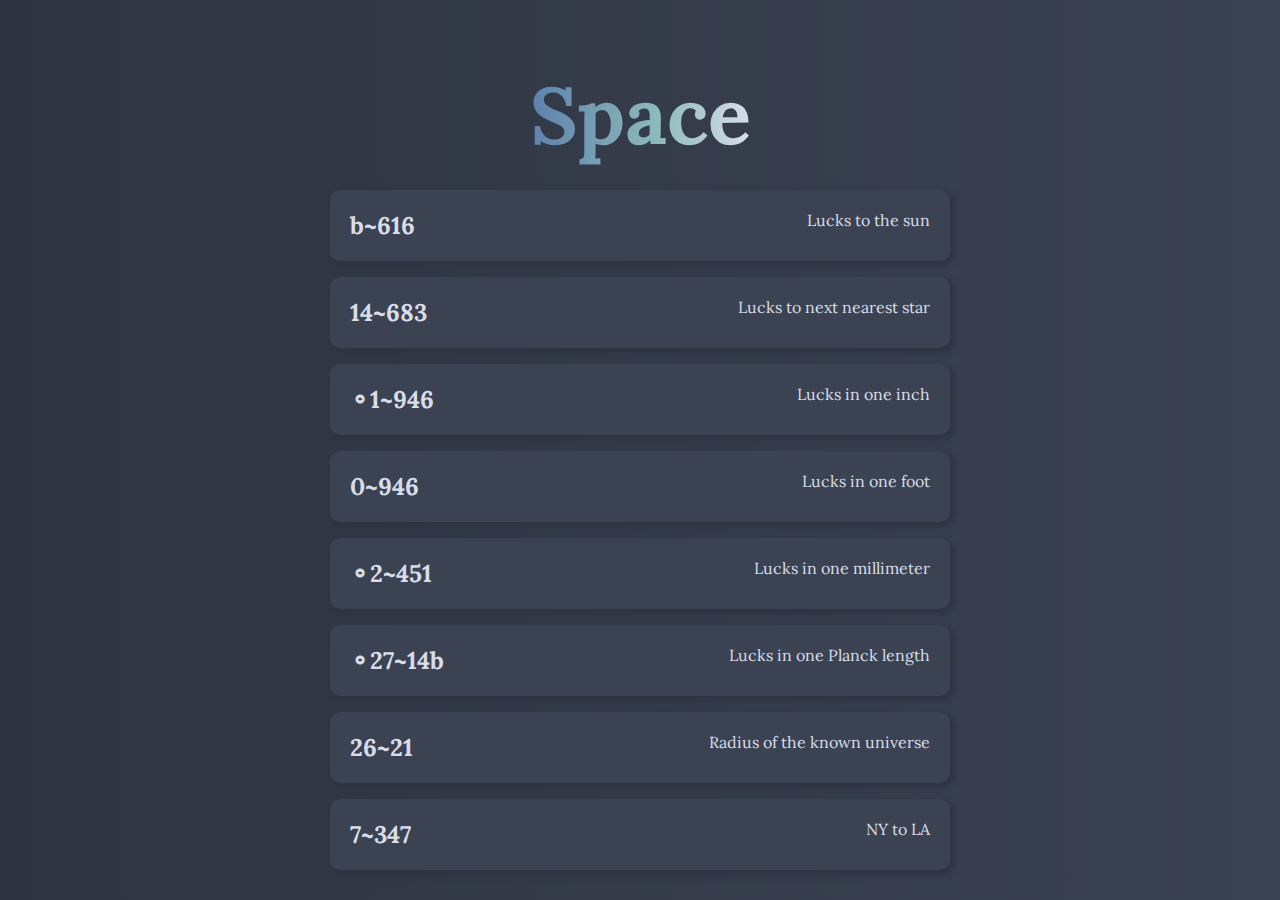
==== space/index.html @ e9c42c8e "time and space" ====
<!DOCTYPE html>
<html lang="en">
  <head>
    <meta charset="UTF-8" />
    <script src="https://ajax.googleapis.com/ajax/libs/jquery/3.6.0/jquery.min.js"></script>
    <link rel="stylesheet" type="text/css" href="/global.css" />
    <link rel="icon" href="/favicon.png" />
    <meta name="viewport" content="width=device-width, initial-scale=1.0" />
    <title>Foundations</title>
  </head>

  <body>
    <div class="main">
      <header>
        <div class="row">
          <div class="col-md-12 text-center">
            <h3 class="animate-charcter">Space</h3>
          </div>
        </div>
      </header>
      <div class="container"></div>
    </div>
    <script src="script.js"></script>
  </body>
</html>
---- global.css ----
@import url('https://fonts.googleapis.com/css2?family=Lora:wght@500&family=Nunito:wght@500;700&display=swap');

:root {
  /* Polar night */
  --dark0: #2e3440;
  --dark1: #3b4252;
  --dark2: #434c5e;
  --dark3: #4c566a;

  /* Sn0w storm */
  --light0: #d8dee9;
  --light1: #e5e9f0;
  --light2: #eceff4;

  /* Frost */
  --frost0: #8fbcbb;
  --frost1: #88c0d0;
  --frost2: #81a1c1;
  --frost3: #5e81ac;

  /* Aurora */
  --red: #bf616a;
  --orange: #d08770;
  --yellow: #ebcb8b;
  --green: #a3be8c;
  --purple: #b48ead;
}

#checkbox,
.btn span {
  /* Hide the checkbox input & word "Menu" in the button */
  display: none;
}

.btn {
  display: block;
  position: fixed;
  top: 0;
  background-color: var(--orange);
  color: var(--light2);
  width: 45px;
  height: 50px;
  line-height: 50px;
  padding: 0 20px;
  cursor: pointer;
  border-radius: 0 0 25px 0;
  transition: top 0.3s ease-in-out, width 0.3s ease-in-out;
}

.sidebar {
  background-color: var(--dark1);
  position: fixed;
  overflow: auto;
  top: 50px;
  width: 250px;
  height: 100%;
  z-index: 1111;
  transition: transform 0.3s ease-in-out;
  transform: translateX(-250px);
}

.sidebar ul {
  padding: 0;
  margin: 0;
  list-style-type: none;
}

.sidebar ul a {
  position: relative;
  text-decoration: none;
  display: block;
  background-color: transparent;
  color: var(--light0);
  padding: 10px 20px;
  font-size: 16px;
}

.sidebar ul a li i {
  margin-right: 15px;
}

/* Add margin to the icon in the second item */
.sidebar ul a:nth-child(2) li i {
  margin-left: 4px;
  margin-right: 19px;
}

.sidebar ul a:hover,
.sidebar ul a.active {
  background-color: var(--dark0);
  color: var(--light2);
}

.sidebar ul a:hover::before,
.sidebar ul a.active::before {
  position: absolute;
  top: 0;
  left: 0;
  content: '';
  background-color: var(--orange);
  width: 4px;
  height: 100%;
}

/* Effect of showing the sidebar - starts */
#checkbox:checked ~ .sidebar {
  transform: translateX(0);
}

#checkbox:checked + .btn {
  width: 250px;
  padding: 0 20px;
}
/* End of nav */

*::-webkit-scrollbar {
  display: none;
}

* {
  scrollbar-width: none;
  margin: 0;
  padding: 0;
  color: var(--light0);
  text-decoration: none;
}

body {
  box-sizing: border-box;
  font-family: Lora, sans-serif;
  background-color: var(--dark1);
  background: linear-gradient(to left, var(--dark1), var(--dark0));
}

.container {
  display: flex;
  flex-direction: column;
  align-items: center;
  min-height: 75vh;
}

header {
  display: flex;
  margin: 4em 0 1em 0;
  align-items: center;
  justify-content: center;
}

.wrapper {
  display: flex;
  box-sizing: border-box;
  max-width: 620px;
  justify-content: center;
  background: var(--dark1);
  margin: 0.5em;
  border-radius: 10px;
  width: 95%;
  box-shadow: 2px 3px 6px 2px var(--dark0);
  -webkit-box-shadow: 2px 3px 6px 2px var(--dark0);
  overflow: hidden;
}

#posts {
  width: 100%;
}

#yt {
  width: 100%;
}

.list-unstyled {
  display: flex;
  flex-direction: column;
  align-items: center;
}

iframe {
  margin: 0 20px;
}

li {
  width: 100%;
  display: flex;
  margin: 20px;
}

.info {
  margin: 20px;
  width: 50%;
  display: flex;
  justify-content: right;
}

h2 {
  margin: 20px;
  width: 50%;
  display: flex;
  /* align-items: left; */
}

img {
  width: 100%;
  margin: 20px;
}

.terms {
  margin: 1em 0 0 0;
}

.animate-charcter {
  background-image: linear-gradient(
    -90deg,
    var(--frost3) 0%,
    var(--frost2) 30%,
    var(--frost1) 40%,
    var(--light0) 50%,
    var(--frost0) 70%,
    var(--frost3) 100%
  );
  background-size: auto auto;
  background-clip: border-box;
  background-size: 200% auto;
  background-clip: text;
  -webkit-background-clip: text;
  -webkit-text-fill-color: transparent;
  animation: textclip 16s linear infinite;
  display: inline-block;
  font-size: 5em;
}

@keyframes textclip {
  to {
    background-position: 200% center;
  }
}

.re {
  width: 85%;
  padding-right: 5px;
}

.re-title {
  font-size: 20px;
}

.re-under {
  display: flex;
  width: 15%;
  justify-content: right;
  align-items: center;
}

@media all and (max-width: 500px) {
  .re-title {
    font-size: 16px;
  }
  .animate-charcter {
    font-size: 2em;
  }
}

/* LOADER */
.loader {
  display: flex;
  height: 100vh;
  justify-content: center;
  align-items: center;
}

.loader > span {
  display: inline-block;
  background-color: var(--frost3);
  width: 0px;
  height: 0px;
  border-radius: 50%;
  margin: 0 8px;
  transform: translate3d(0);
  animation: bounce 0.6s infinite alternate;
}

.loader > span:nth-child(2) {
  background-color: var(--frost1);
  animation-delay: 0.2s;
}

.loader > span:nth-child(3) {
  animation-delay: 0.4s;
}

@keyframes bounce {
  to {
    width: 16px;
    height: 16px;
    transform: translate3d(0, -16px, 0);
  }
}

.buttons {
  display: flex;
  flex-direction: row;
  border-radius: 25px;
  margin: 0.5em;
  min-width: 10em;
  max-width: 20em;
  width: 70%;
}

.buttons a {
  all: unset;
  display: flex;
  width: 100%;
  padding: 2em;
  border: none;
  border-radius: 25px;
  align-items: center;
  justify-content: center;
  font-family: Nunito, sans-serif;
  font-size: 1.1rem;
  cursor: pointer;
}

.buttons i {
  display: flex;
  padding-right: 0.5em;
  align-items: center;
  justify-content: right;
  font-size: 1.6rem;
}

footer {
  font-family: Nunito;
  display: flex;
  align-items: center;
  justify-content: center;
  font-size: 0.5em;
  width: 100%;
}

.footer-content {
  display: flex;
  flex-direction: column;
  margin: 3em 1em;
  align-items: center;
  text-align: center;
  justify-content: center;
}
.footer-content p {
  max-width: 620px;
  margin: 0.2em;
}

footer ul {
  display: flex;
  list-style-type: none;
  margin: 0;
  padding: 0;
  overflow: hidden;
}

footer li {
  padding: 0;
}
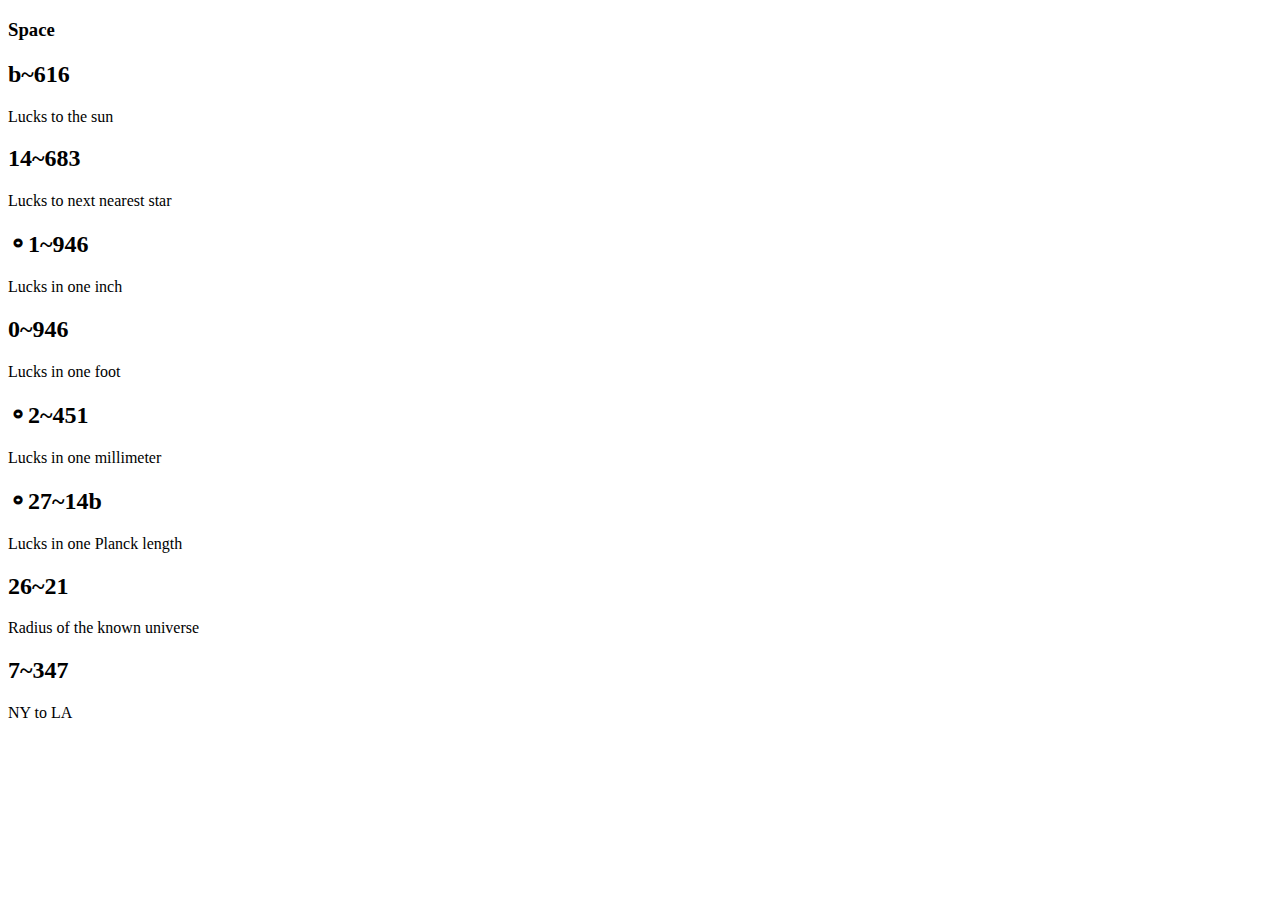
==== commit 9a7f81f2: "links working now?" ====
--- a/space/index.html
+++ b/space/index.html
@@ -3,7 +3,7 @@
   <head>
     <meta charset="UTF-8" />
     <script src="https://ajax.googleapis.com/ajax/libs/jquery/3.6.0/jquery.min.js"></script>
-    <link rel="stylesheet" type="text/css" href="/global.css" />
+    <link rel="stylesheet" type="text/css" href="./global.css" />
     <link rel="icon" href="/favicon.png" />
     <meta name="viewport" content="width=device-width, initial-scale=1.0" />
     <title>Foundations</title>
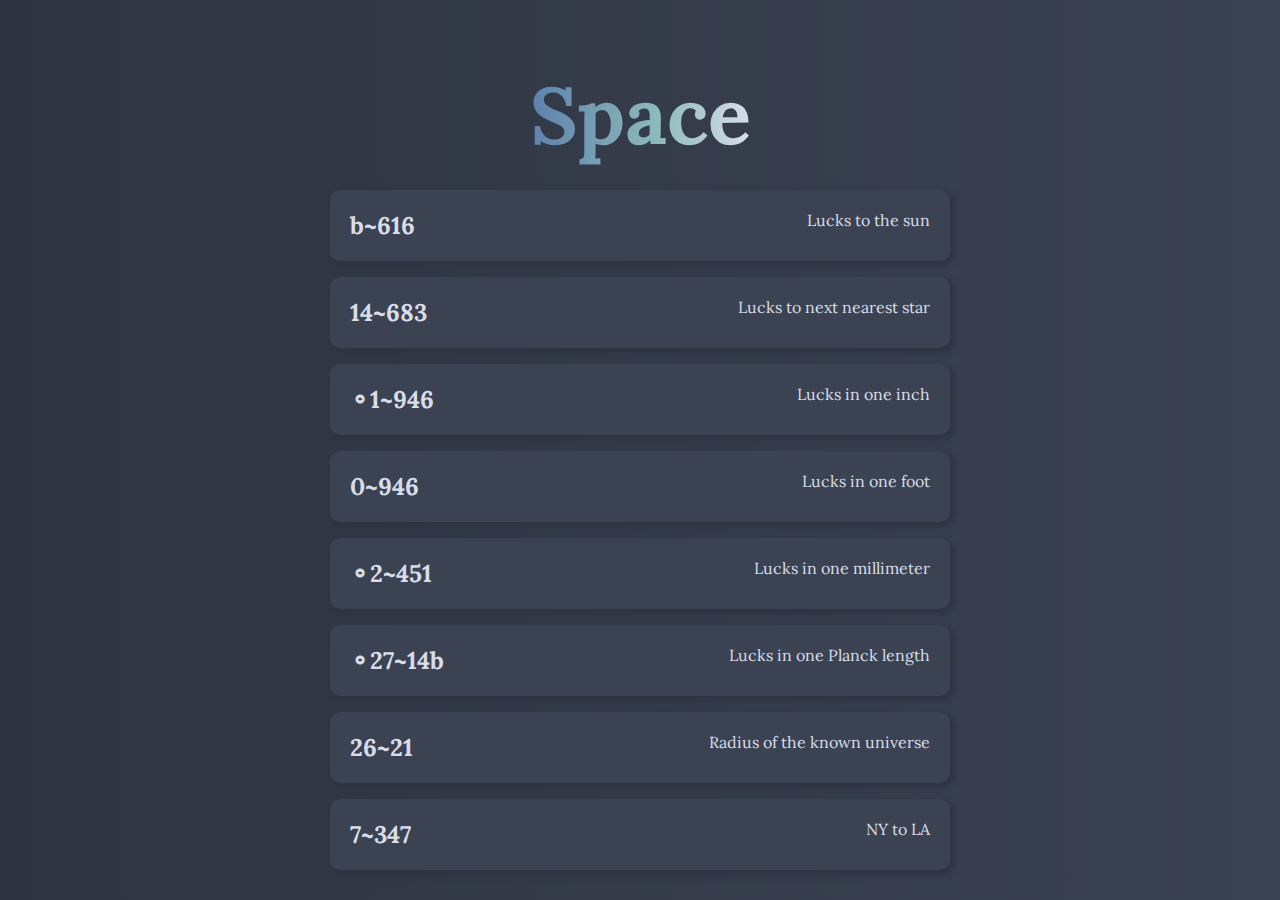
==== commit 04c50b9e: "ok... now?" ====
--- a/space/index.html
+++ b/space/index.html
@@ -3,7 +3,7 @@
   <head>
     <meta charset="UTF-8" />
     <script src="https://ajax.googleapis.com/ajax/libs/jquery/3.6.0/jquery.min.js"></script>
-    <link rel="stylesheet" type="text/css" href="./global.css" />
+    <link rel="stylesheet" type="text/css" href="../global.css" />
     <link rel="icon" href="/favicon.png" />
     <meta name="viewport" content="width=device-width, initial-scale=1.0" />
     <title>Foundations</title>
--- a/global.css
+++ b/global.css
@@ -0,0 +1,362 @@
+@import url('https://fonts.googleapis.com/css2?family=Lora:wght@500&family=Nunito:wght@500;700&display=swap');
+
+:root {
+  /* Polar night */
+  --dark0: #2e3440;
+  --dark1: #3b4252;
+  --dark2: #434c5e;
+  --dark3: #4c566a;
+
+  /* Sn0w storm */
+  --light0: #d8dee9;
+  --light1: #e5e9f0;
+  --light2: #eceff4;
+
+  /* Frost */
+  --frost0: #8fbcbb;
+  --frost1: #88c0d0;
+  --frost2: #81a1c1;
+  --frost3: #5e81ac;
+
+  /* Aurora */
+  --red: #bf616a;
+  --orange: #d08770;
+  --yellow: #ebcb8b;
+  --green: #a3be8c;
+  --purple: #b48ead;
+}
+
+#checkbox,
+.btn span {
+  /* Hide the checkbox input & word "Menu" in the button */
+  display: none;
+}
+
+.btn {
+  display: block;
+  position: fixed;
+  top: 0;
+  background-color: var(--orange);
+  color: var(--light2);
+  width: 45px;
+  height: 50px;
+  line-height: 50px;
+  padding: 0 20px;
+  cursor: pointer;
+  border-radius: 0 0 25px 0;
+  transition: top 0.3s ease-in-out, width 0.3s ease-in-out;
+}
+
+.sidebar {
+  background-color: var(--dark1);
+  position: fixed;
+  overflow: auto;
+  top: 50px;
+  width: 250px;
+  height: 100%;
+  z-index: 1111;
+  transition: transform 0.3s ease-in-out;
+  transform: translateX(-250px);
+}
+
+.sidebar ul {
+  padding: 0;
+  margin: 0;
+  list-style-type: none;
+}
+
+.sidebar ul a {
+  position: relative;
+  text-decoration: none;
+  display: block;
+  background-color: transparent;
+  color: var(--light0);
+  padding: 10px 20px;
+  font-size: 16px;
+}
+
+.sidebar ul a li i {
+  margin-right: 15px;
+}
+
+/* Add margin to the icon in the second item */
+.sidebar ul a:nth-child(2) li i {
+  margin-left: 4px;
+  margin-right: 19px;
+}
+
+.sidebar ul a:hover,
+.sidebar ul a.active {
+  background-color: var(--dark0);
+  color: var(--light2);
+}
+
+.sidebar ul a:hover::before,
+.sidebar ul a.active::before {
+  position: absolute;
+  top: 0;
+  left: 0;
+  content: '';
+  background-color: var(--orange);
+  width: 4px;
+  height: 100%;
+}
+
+/* Effect of showing the sidebar - starts */
+#checkbox:checked ~ .sidebar {
+  transform: translateX(0);
+}
+
+#checkbox:checked + .btn {
+  width: 250px;
+  padding: 0 20px;
+}
+/* End of nav */
+
+*::-webkit-scrollbar {
+  display: none;
+}
+
+* {
+  scrollbar-width: none;
+  margin: 0;
+  padding: 0;
+  color: var(--light0);
+  text-decoration: none;
+}
+
+body {
+  box-sizing: border-box;
+  font-family: Lora, sans-serif;
+  background-color: var(--dark1);
+  background: linear-gradient(to left, var(--dark1), var(--dark0));
+}
+
+.container {
+  display: flex;
+  flex-direction: column;
+  align-items: center;
+  min-height: 75vh;
+}
+
+header {
+  display: flex;
+  margin: 4em 0 1em 0;
+  align-items: center;
+  justify-content: center;
+}
+
+.wrapper {
+  display: flex;
+  box-sizing: border-box;
+  max-width: 620px;
+  justify-content: center;
+  background: var(--dark1);
+  margin: 0.5em;
+  border-radius: 10px;
+  width: 95%;
+  box-shadow: 2px 3px 6px 2px var(--dark0);
+  -webkit-box-shadow: 2px 3px 6px 2px var(--dark0);
+  overflow: hidden;
+}
+
+#posts {
+  width: 100%;
+}
+
+#yt {
+  width: 100%;
+}
+
+.list-unstyled {
+  display: flex;
+  flex-direction: column;
+  align-items: center;
+}
+
+iframe {
+  margin: 0 20px;
+}
+
+li {
+  width: 100%;
+  display: flex;
+  margin: 20px;
+}
+
+.info {
+  margin: 20px;
+  width: 50%;
+  display: flex;
+  justify-content: right;
+}
+
+h2 {
+  margin: 20px;
+  width: 50%;
+  display: flex;
+  /* align-items: left; */
+}
+
+img {
+  width: 100%;
+  margin: 20px;
+}
+
+.terms {
+  margin: 1em 0 0 0;
+}
+
+.animate-charcter {
+  background-image: linear-gradient(
+    -90deg,
+    var(--frost3) 0%,
+    var(--frost2) 30%,
+    var(--frost1) 40%,
+    var(--light0) 50%,
+    var(--frost0) 70%,
+    var(--frost3) 100%
+  );
+  background-size: auto auto;
+  background-clip: border-box;
+  background-size: 200% auto;
+  background-clip: text;
+  -webkit-background-clip: text;
+  -webkit-text-fill-color: transparent;
+  animation: textclip 16s linear infinite;
+  display: inline-block;
+  font-size: 5em;
+}
+
+@keyframes textclip {
+  to {
+    background-position: 200% center;
+  }
+}
+
+.re {
+  width: 85%;
+  padding-right: 5px;
+}
+
+.re-title {
+  font-size: 20px;
+}
+
+.re-under {
+  display: flex;
+  width: 15%;
+  justify-content: right;
+  align-items: center;
+}
+
+@media all and (max-width: 500px) {
+  .re-title {
+    font-size: 16px;
+  }
+  .animate-charcter {
+    font-size: 2em;
+  }
+}
+
+/* LOADER */
+.loader {
+  display: flex;
+  height: 100vh;
+  justify-content: center;
+  align-items: center;
+}
+
+.loader > span {
+  display: inline-block;
+  background-color: var(--frost3);
+  width: 0px;
+  height: 0px;
+  border-radius: 50%;
+  margin: 0 8px;
+  transform: translate3d(0);
+  animation: bounce 0.6s infinite alternate;
+}
+
+.loader > span:nth-child(2) {
+  background-color: var(--frost1);
+  animation-delay: 0.2s;
+}
+
+.loader > span:nth-child(3) {
+  animation-delay: 0.4s;
+}
+
+@keyframes bounce {
+  to {
+    width: 16px;
+    height: 16px;
+    transform: translate3d(0, -16px, 0);
+  }
+}
+
+.buttons {
+  display: flex;
+  flex-direction: row;
+  border-radius: 25px;
+  margin: 0.5em;
+  min-width: 10em;
+  max-width: 20em;
+  width: 70%;
+}
+
+.buttons a {
+  all: unset;
+  display: flex;
+  width: 100%;
+  padding: 2em;
+  border: none;
+  border-radius: 25px;
+  align-items: center;
+  justify-content: center;
+  font-family: Nunito, sans-serif;
+  font-size: 1.1rem;
+  cursor: pointer;
+}
+
+.buttons i {
+  display: flex;
+  padding-right: 0.5em;
+  align-items: center;
+  justify-content: right;
+  font-size: 1.6rem;
+}
+
+footer {
+  font-family: Nunito;
+  display: flex;
+  align-items: center;
+  justify-content: center;
+  font-size: 0.5em;
+  width: 100%;
+}
+
+.footer-content {
+  display: flex;
+  flex-direction: column;
+  margin: 3em 1em;
+  align-items: center;
+  text-align: center;
+  justify-content: center;
+}
+.footer-content p {
+  max-width: 620px;
+  margin: 0.2em;
+}
+
+footer ul {
+  display: flex;
+  list-style-type: none;
+  margin: 0;
+  padding: 0;
+  overflow: hidden;
+}
+
+footer li {
+  padding: 0;
+}
